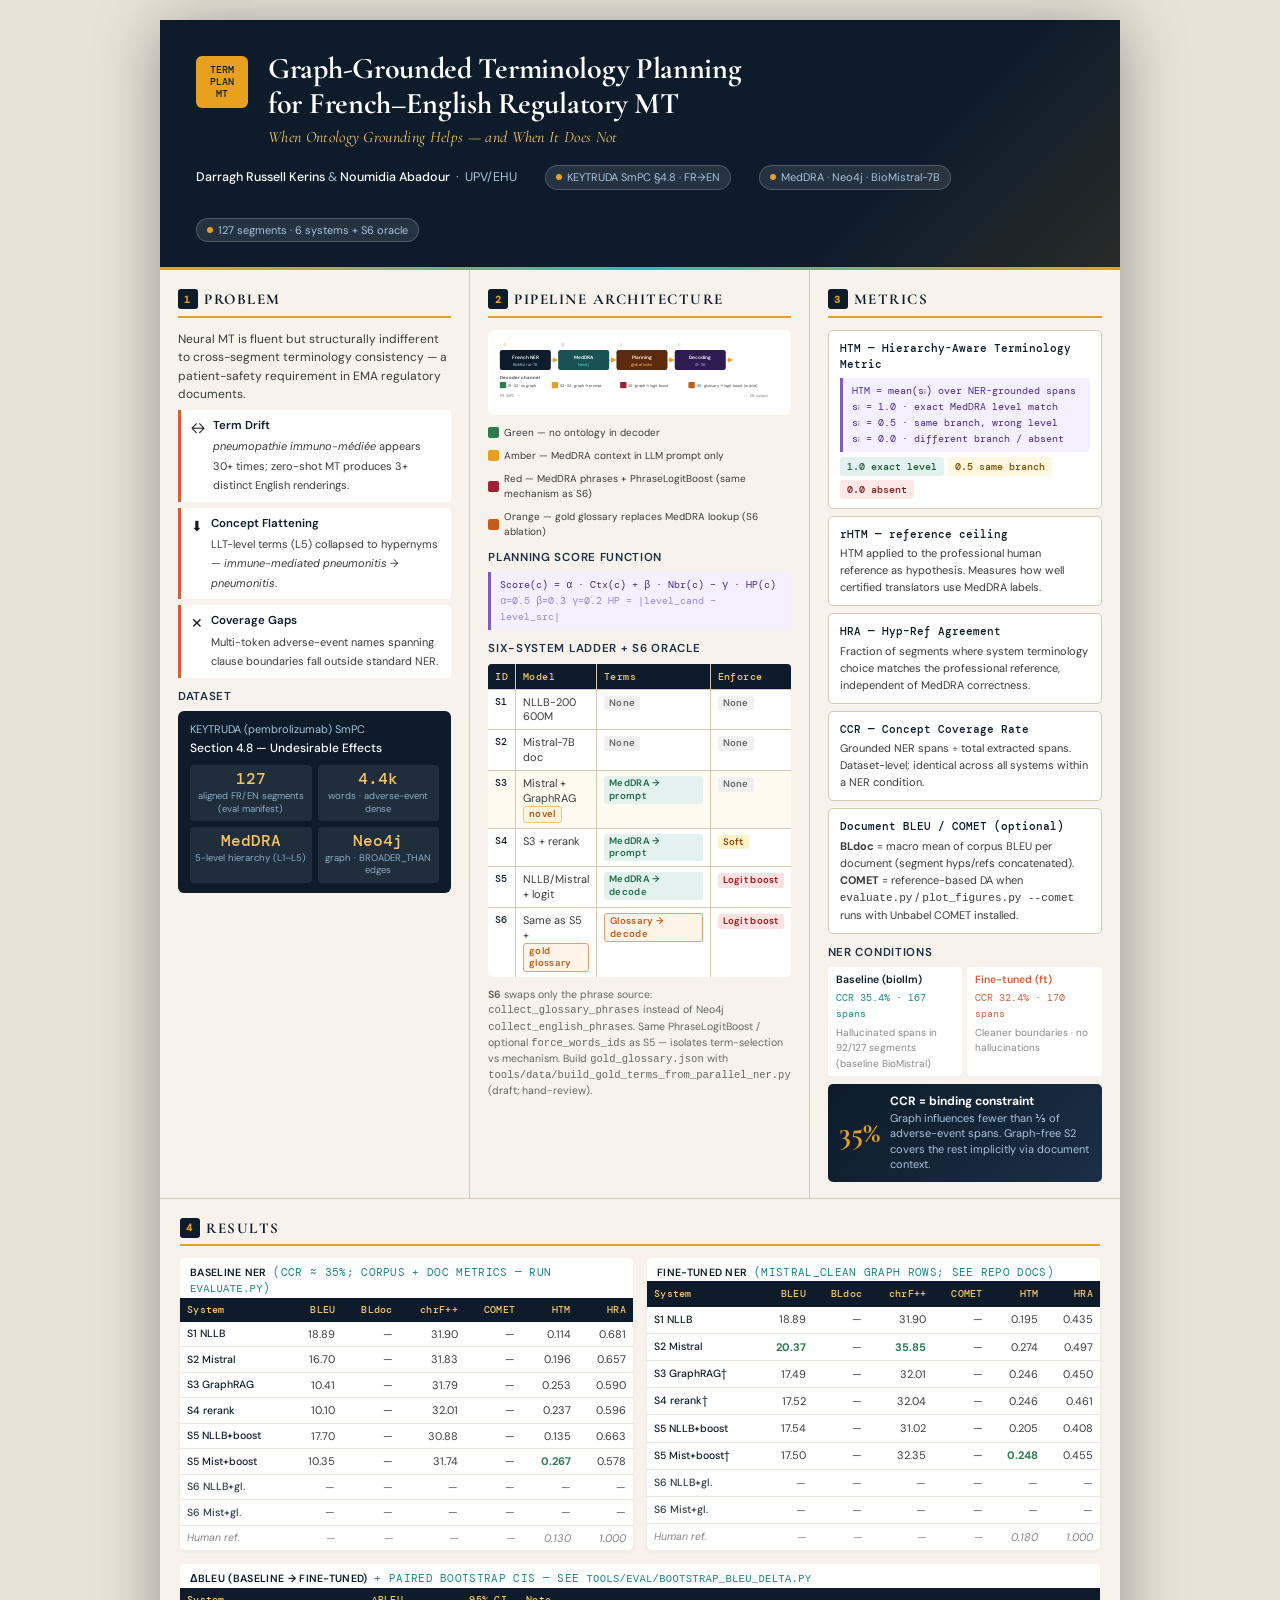
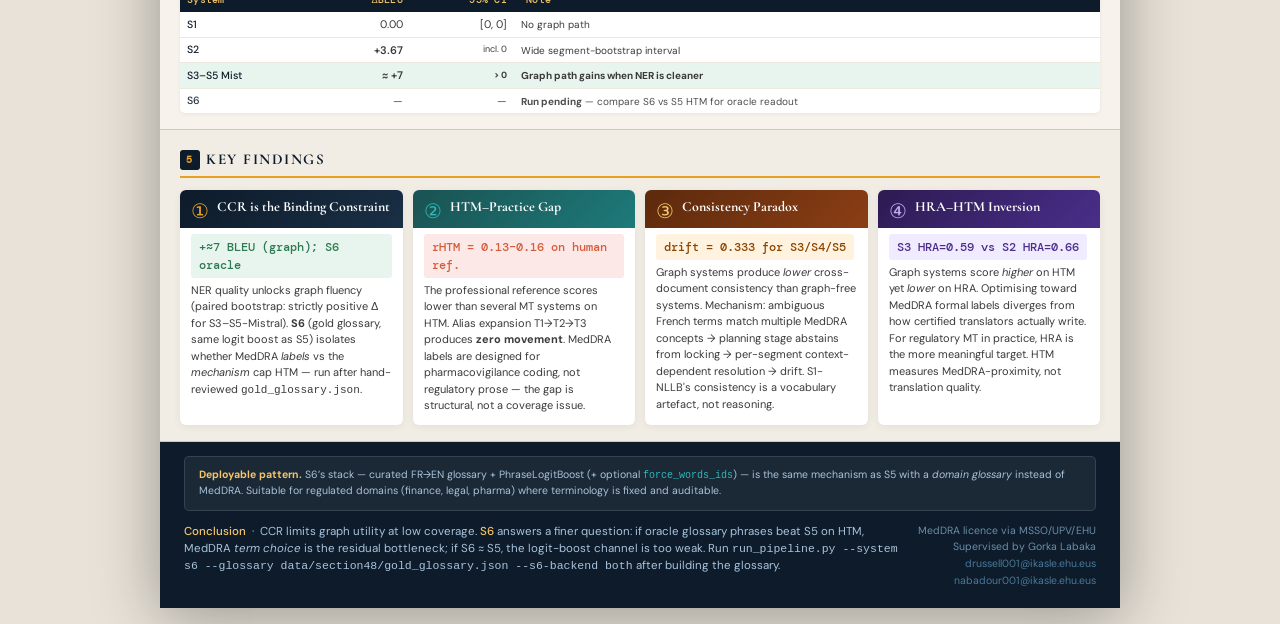
==== docs/termplanmt_poster.html @ f973663a "Consolidate pipeline into three root modules; delete pipeline_old" ====
<!DOCTYPE html>
<html lang="en">
<head>
<meta charset="UTF-8">
<meta name="viewport" content="width=device-width, initial-scale=1.0">
<title>TermPlanMT Poster</title>
<link href="https://fonts.googleapis.com/css2?family=Cormorant+Garamond:wght@400;500;600;700&family=DM+Sans:wght@300;400;500;600&family=DM+Mono:wght@400;500&display=swap" rel="stylesheet">
<style>
  :root {
    --navy: #0d1b2a;
    --navy-mid: #1a2f45;
    --navy-light: #253d55;
    --amber: #e8a020;
    --amber-light: #f5c567;
    --amber-pale: #fdf3dc;
    --cream: #f7f3ec;
    --white: #ffffff;
    --teal: #1a8585;
    --teal-light: #2eb8b8;
    --coral: #d45d3a;
    --green: #2d7a4f;
    --orange: #c45c1a;
    --orange-pale: #fff4e8;
    --red-decode: #9b2335;
    --text: #1a1a1a;
    --text-mid: #3a3a3a;
    --border: #d4c9b0;
  }

  * { box-sizing: border-box; margin: 0; padding: 0; }

  body {
    font-family: 'DM Sans', sans-serif;
    background: #e8e2d8;
    color: var(--text);
    font-size: 13px;
    line-height: 1.5;
  }

  .poster {
    width: 960px;
    margin: 20px auto;
    background: var(--cream);
    box-shadow: 0 8px 60px rgba(0,0,0,0.35);
  }

  /* ── HEADER ── */
  .header {
    background: var(--navy);
    padding: 32px 36px 28px;
    position: relative;
    overflow: hidden;
  }

  .header::before {
    content: '';
    position: absolute;
    top: 0; right: 0;
    width: 300px; height: 100%;
    background: linear-gradient(135deg, transparent 40%, rgba(232,160,32,0.12) 100%);
  }

  .header::after {
    content: '';
    position: absolute;
    bottom: 0; left: 0; right: 0;
    height: 3px;
    background: linear-gradient(90deg, var(--amber), var(--teal-light), var(--amber));
  }

  .header-top {
    display: flex;
    align-items: flex-start;
    gap: 20px;
    margin-bottom: 16px;
  }

  .logo-badge {
    flex-shrink: 0;
    width: 52px; height: 52px;
    background: var(--amber);
    border-radius: 6px;
    display: flex;
    align-items: center;
    justify-content: center;
    font-family: 'DM Mono', monospace;
    font-weight: 500;
    font-size: 10px;
    color: var(--navy);
    text-align: center;
    line-height: 1.2;
    letter-spacing: 0.02em;
    margin-top: 4px;
  }

  .title-block { flex: 1; }

  h1 {
    font-family: 'Cormorant Garamond', serif;
    font-size: 30px;
    font-weight: 700;
    color: var(--white);
    letter-spacing: -0.01em;
    line-height: 1.15;
  }

  .subtitle {
    font-family: 'Cormorant Garamond', serif;
    font-size: 16px;
    color: var(--amber-light);
    font-style: italic;
    margin-top: 4px;
    letter-spacing: 0.02em;
  }

  .meta-row {
    display: flex;
    align-items: center;
    gap: 28px;
    flex-wrap: wrap;
  }

  .authors {
    color: #a8c4dc;
    font-size: 12.5px;
    font-weight: 400;
  }

  .authors strong {
    color: var(--white);
    font-weight: 500;
  }

  .pill {
    display: inline-flex;
    align-items: center;
    gap: 5px;
    background: rgba(255,255,255,0.1);
    border: 1px solid rgba(255,255,255,0.2);
    border-radius: 20px;
    padding: 3px 10px;
    font-size: 11px;
    color: #a8c4dc;
  }

  .pill .dot {
    width: 6px; height: 6px;
    border-radius: 50%;
    background: var(--amber);
  }

  /* ── BODY GRID ── */
  .body {
    display: grid;
    grid-template-columns: 1fr 1fr 1fr;
    grid-template-rows: auto auto auto;
    gap: 0;
  }

  .panel {
    padding: 18px 18px 16px;
    border-right: 1px solid var(--border);
    border-bottom: 1px solid var(--border);
  }

  .panel:nth-child(3n) { border-right: none; }
  .panel-full {
    grid-column: 1 / -1;
    padding: 18px 20px 16px;
    border-right: none;
    border-bottom: 1px solid var(--border);
  }

  h2 {
    font-family: 'Cormorant Garamond', serif;
    font-size: 15px;
    font-weight: 700;
    color: var(--navy);
    text-transform: uppercase;
    letter-spacing: 0.1em;
    border-bottom: 2px solid var(--amber);
    padding-bottom: 5px;
    margin-bottom: 12px;
    display: flex;
    align-items: center;
    gap: 6px;
  }

  h2 .num {
    display: inline-flex;
    align-items: center;
    justify-content: center;
    width: 20px; height: 20px;
    background: var(--navy);
    color: var(--amber);
    font-family: 'DM Mono', monospace;
    font-size: 10px;
    border-radius: 3px;
    flex-shrink: 0;
  }

  h3 {
    font-family: 'DM Sans', sans-serif;
    font-size: 11.5px;
    font-weight: 600;
    color: var(--navy-mid);
    text-transform: uppercase;
    letter-spacing: 0.06em;
    margin: 10px 0 6px;
  }

  p {
    color: var(--text-mid);
    font-size: 12px;
    line-height: 1.55;
    margin-bottom: 6px;
  }

  /* ── FAILURE MODES ── */
  .failure-grid {
    display: grid;
    grid-template-columns: 1fr;
    gap: 6px;
    margin-bottom: 10px;
  }

  .failure-item {
    background: var(--white);
    border-left: 3px solid var(--coral);
    border-radius: 0 4px 4px 0;
    padding: 7px 10px;
    display: flex;
    align-items: flex-start;
    gap: 8px;
  }

  .failure-item .icon {
    font-size: 14px;
    flex-shrink: 0;
    margin-top: 1px;
  }

  .failure-item .label {
    font-size: 11.5px;
    font-weight: 600;
    color: var(--navy);
    display: block;
    margin-bottom: 2px;
  }

  .failure-item .desc {
    font-size: 11px;
    color: var(--text-mid);
    line-height: 1.4;
  }

  /* ── DATASET BOX ── */
  .dataset-box {
    background: var(--navy);
    border-radius: 6px;
    padding: 10px 12px;
    color: var(--white);
  }

  .dataset-box .stat-row {
    display: grid;
    grid-template-columns: 1fr 1fr;
    gap: 6px;
    margin-top: 8px;
  }

  .stat-item {
    text-align: center;
    background: rgba(255,255,255,0.08);
    border-radius: 4px;
    padding: 6px 4px;
  }

  .stat-item .val {
    display: block;
    font-family: 'DM Mono', monospace;
    font-size: 16px;
    font-weight: 500;
    color: var(--amber-light);
    line-height: 1;
  }

  .stat-item .lab {
    display: block;
    font-size: 9.5px;
    color: #8aadca;
    margin-top: 3px;
    line-height: 1.3;
  }

  /* ── PIPELINE DIAGRAM ── */
  .pipeline-svg-wrap {
    background: var(--white);
    border-radius: 6px;
    padding: 10px;
    margin-bottom: 10px;
  }

  /* ── SYSTEMS TABLE ── */
  .systems-grid {
    display: grid;
    grid-template-columns: auto 1fr auto auto;
    gap: 1px;
    background: var(--border);
    border-radius: 4px;
    overflow: hidden;
    font-size: 11px;
  }

  .sg-head {
    background: var(--navy);
    color: var(--amber-light);
    padding: 5px 7px;
    font-family: 'DM Mono', monospace;
    font-size: 10px;
    font-weight: 500;
    letter-spacing: 0.04em;
  }

  .sg-cell {
    background: var(--white);
    padding: 5px 7px;
    color: var(--text-mid);
    vertical-align: middle;
    line-height: 1.35;
  }

  .sg-cell.mono {
    font-family: 'DM Mono', monospace;
    font-size: 10px;
    color: var(--navy);
    font-weight: 500;
  }

  .tag {
    display: inline-block;
    padding: 1px 5px;
    border-radius: 3px;
    font-size: 9.5px;
    font-weight: 600;
    letter-spacing: 0.03em;
  }

  .tag-graph { background: #e3f2ee; color: #1e6b47; }
  .tag-none  { background: #f0f0f0; color: #666; }
  .tag-novel { background: #fff3e0; color: #b45309; border: 1px solid #f5c567; }
  .tag-hard  { background: #fee2e2; color: #991b1b; }
  .tag-soft  { background: #fef3c7; color: #92400e; }

  .sg-cell-highlight {
    background: #fffbf0;
  }

  /* ── METRICS BOX ── */
  .metric-def {
    background: var(--white);
    border: 1px solid var(--border);
    border-radius: 5px;
    padding: 9px 11px;
    margin-bottom: 7px;
  }

  .metric-def .name {
    font-family: 'DM Mono', monospace;
    font-size: 11px;
    font-weight: 500;
    color: var(--navy);
    margin-bottom: 3px;
  }

  .metric-formula {
    background: #f4f0ff;
    border-left: 3px solid #7c5cbf;
    border-radius: 0 4px 4px 0;
    padding: 5px 9px;
    font-family: 'DM Mono', monospace;
    font-size: 10px;
    color: #4a2e8a;
    margin: 5px 0;
    line-height: 1.6;
  }

  .score-row {
    display: flex;
    gap: 4px;
    margin-top: 5px;
    flex-wrap: wrap;
  }

  .score-pill {
    display: inline-flex;
    align-items: center;
    gap: 3px;
    border-radius: 3px;
    padding: 2px 7px;
    font-family: 'DM Mono', monospace;
    font-size: 10px;
    font-weight: 500;
  }

  .sp-exact  { background: #e3f2ee; color: #1e5c3a; }
  .sp-branch { background: #fff7e0; color: #7a4f00; }
  .sp-none   { background: #fde8e8; color: #7a1f1f; }

  /* ── RESULTS TABLES ── */
  .results-wrap {
    display: grid;
    grid-template-columns: 1fr 1fr;
    gap: 14px;
  }

  .rtable {
    width: 100%;
    border-collapse: collapse;
    font-size: 11px;
    background: var(--white);
    border-radius: 5px;
    overflow: hidden;
    box-shadow: 0 1px 4px rgba(0,0,0,0.06);
  }

  .rtable caption {
    font-size: 10.5px;
    font-weight: 600;
    color: var(--navy);
    text-align: left;
    padding: 7px 10px 0;
    background: var(--white);
    letter-spacing: 0.03em;
    text-transform: uppercase;
  }

  .rtable caption span {
    font-family: 'DM Mono', monospace;
    font-weight: 400;
    color: var(--teal);
  }

  .rtable th {
    background: var(--navy);
    color: var(--amber-light);
    font-family: 'DM Mono', monospace;
    font-size: 9.5px;
    font-weight: 500;
    padding: 5px 7px;
    text-align: right;
    letter-spacing: 0.03em;
  }

  .rtable th:first-child { text-align: left; }

  .rtable td {
    padding: 4px 7px;
    text-align: right;
    color: var(--text-mid);
    border-bottom: 1px solid #ece8e0;
    font-size: 11px;
  }

  .rtable td:first-child {
    text-align: left;
    font-weight: 500;
    color: var(--navy);
    font-size: 10.5px;
  }

  .rtable tr:last-child td { border-bottom: none; }

  .rtable .best { font-weight: 700; color: var(--green); }
  .rtable .ref-row td { color: #888; font-style: italic; }
  .rtable .ref-row td:first-child { font-weight: 400; }
  .rtable tr:hover td { background: #f8f5ef; }

  .delta-pos { color: var(--green); font-weight: 600; }
  .delta-neg { color: var(--coral); font-weight: 500; }
  .delta-zero { color: #999; }
  .delta-big { background: #e8f5ee; font-weight: 700; }

  /* ── FINDINGS ── */
  .findings-grid {
    display: grid;
    grid-template-columns: 1fr 1fr 1fr 1fr;
    gap: 10px;
  }

  .finding-card {
    background: var(--white);
    border-radius: 6px;
    overflow: hidden;
    box-shadow: 0 2px 8px rgba(0,0,0,0.06);
    display: flex;
    flex-direction: column;
  }

  .finding-card .fc-head {
    padding: 9px 11px 7px;
    display: flex;
    align-items: flex-start;
    gap: 8px;
  }

  .finding-card .fc-num {
    flex-shrink: 0;
    font-family: 'DM Mono', monospace;
    font-size: 20px;
    font-weight: 500;
    line-height: 1;
    margin-top: 2px;
  }

  .finding-card .fc-title {
    font-family: 'Cormorant Garamond', serif;
    font-size: 14px;
    font-weight: 700;
    line-height: 1.2;
    color: var(--navy);
  }

  .finding-card .fc-body {
    padding: 0 11px 11px;
    font-size: 11px;
    color: var(--text-mid);
    line-height: 1.5;
    flex: 1;
  }

  .finding-card .fc-stat {
    margin: 6px 0 4px;
    font-family: 'DM Mono', monospace;
    font-size: 12px;
    font-weight: 500;
    padding: 4px 8px;
    border-radius: 3px;
    display: inline-block;
  }

  /* Color themes per finding */
  .fc-1 .fc-head { background: linear-gradient(135deg, #0d1b2a, #1a2f45); }
  .fc-1 .fc-num  { color: var(--amber); }
  .fc-1 .fc-title { color: var(--white); }
  .fc-1 .fc-stat { background: #e8f5ee; color: var(--green); }

  .fc-2 .fc-head { background: linear-gradient(135deg, #1a5252, #1e7a7a); }
  .fc-2 .fc-num  { color: var(--teal-light); }
  .fc-2 .fc-title { color: var(--white); }
  .fc-2 .fc-stat { background: #fde8e8; color: var(--coral); }

  .fc-3 .fc-head { background: linear-gradient(135deg, #5c2a0d, #8b3e14); }
  .fc-3 .fc-num  { color: #f5c567; }
  .fc-3 .fc-title { color: var(--white); }
  .fc-3 .fc-stat { background: #fff3e0; color: #8b4500; }

  .fc-4 .fc-head { background: linear-gradient(135deg, #2d1b52, #4a2e8a); }
  .fc-4 .fc-num  { color: #c4a8f0; }
  .fc-4 .fc-title { color: var(--white); }
  .fc-4 .fc-stat { background: #f0ebff; color: #4a2e8a; }

  /* ── FOOTER ── */
  .footer {
    background: var(--navy);
    padding: 14px 24px 18px;
    display: flex;
    flex-direction: column;
    gap: 12px;
  }
  .api-strip {
    background: rgba(255,255,255,0.06);
    border: 1px solid rgba(255,255,255,0.12);
    border-radius: 5px;
    padding: 10px 14px;
    font-size: 10.5px;
    color: #a8c4dc;
    line-height: 1.55;
  }
  .api-strip code { color: var(--teal-light); font-size: 10px; }
  .footer-row {
    display: grid;
    grid-template-columns: 1fr auto;
    gap: 20px;
    align-items: start;
  }

  .footer-conclusion {
    color: #a8c4dc;
    font-size: 11.5px;
    line-height: 1.5;
  }

  .footer-conclusion strong {
    color: var(--amber-light);
    font-weight: 500;
  }

  .footer-meta {
    text-align: right;
    color: #6a8faa;
    font-size: 10.5px;
    line-height: 1.6;
  }

  .footer-meta a {
    color: var(--teal-light);
    text-decoration: none;
  }

  /* ── CCR CALLOUT ── */
  .ccr-callout {
    background: linear-gradient(135deg, var(--navy), var(--navy-mid));
    border-radius: 5px;
    padding: 9px 11px;
    margin: 8px 0 0;
    display: flex;
    align-items: center;
    gap: 10px;
  }

  .ccr-callout .big-num {
    font-family: 'Cormorant Garamond', serif;
    font-size: 30px;
    font-weight: 700;
    color: var(--amber);
    line-height: 1;
    flex-shrink: 0;
  }

  .ccr-callout .big-label {
    color: #a8c4dc;
    font-size: 11px;
    line-height: 1.4;
  }

  .ccr-callout .big-label strong {
    display: block;
    color: var(--white);
    font-size: 12px;
    margin-bottom: 1px;
  }

  .ner-compare {
    display: grid;
    grid-template-columns: 1fr 1fr;
    gap: 5px;
    margin-top: 6px;
  }

  .ner-item {
    background: var(--white);
    border-radius: 4px;
    padding: 5px 8px;
    font-size: 10.5px;
  }

  .ner-item .ner-name {
    font-weight: 600;
    color: var(--navy);
    display: block;
    margin-bottom: 2px;
  }

  .ner-item .ner-stat {
    font-family: 'DM Mono', monospace;
    font-size: 10px;
    color: var(--teal);
  }

  .ner-item.ner-b .ner-name { color: var(--coral); }
  .ner-item.ner-b .ner-stat { color: var(--coral); }

  /* Decoder channel legend: green = no graph; amber = graph in prompt; red = graph in decode; orange = glossary in decode */
  .channel-legend {
    display: flex;
    flex-wrap: wrap;
    gap: 8px 14px;
    margin-top: 10px;
    font-size: 10px;
    color: var(--text-mid);
  }
  .ch { display: inline-flex; align-items: center; gap: 5px; }
  .ch i {
    width: 11px; height: 11px; border-radius: 2px;
    display: inline-block; flex-shrink: 0;
  }
  .ch-green i { background: var(--green); }
  .ch-amber i { background: var(--amber); }
  .ch-red i { background: var(--red-decode); }
  .ch-orange i { background: var(--orange); }
  .tag-gloss {
    background: var(--orange-pale);
    color: var(--orange);
    border: 1px solid #e8a070;
  }
</style>
</head>
<body>
<div class="poster">

  <!-- ══ HEADER ══ -->
  <div class="header">
    <div class="header-top">
      <div class="logo-badge">TERM<br>PLAN<br>MT</div>
      <div class="title-block">
        <h1>Graph-Grounded Terminology Planning<br>for French–English Regulatory MT</h1>
        <div class="subtitle">When Ontology Grounding Helps — and When It Does Not</div>
      </div>
    </div>
    <div class="meta-row">
      <div class="authors">
        <strong>Darragh Russell Kerins</strong> &amp; <strong>Noumidia Abadour</strong>
        &nbsp;·&nbsp; UPV/EHU
      </div>
      <div class="pill"><span class="dot"></span> KEYTRUDA SmPC §4.8 · FR→EN</div>
      <div class="pill"><span class="dot"></span> MedDRA · Neo4j · BioMistral-7B</div>
      <div class="pill"><span class="dot"></span> 127 segments · 6 systems + S6 oracle</div>
    </div>
  </div>

  <!-- ══ BODY ══ -->
  <div class="body">

    <!-- COL 1: Problem + Dataset -->
    <div class="panel">
      <h2><span class="num">1</span> Problem</h2>
      <p>Neural MT is fluent but structurally indifferent to cross-segment terminology consistency — a patient-safety requirement in EMA regulatory documents.</p>

      <div class="failure-grid">
        <div class="failure-item">
          <span class="icon">↔</span>
          <div>
            <span class="label">Term Drift</span>
            <span class="desc"><em>pneumopathie immuno-médiée</em> appears 30+ times; zero-shot MT produces 3+ distinct English renderings.</span>
          </div>
        </div>
        <div class="failure-item">
          <span class="icon">⬇</span>
          <div>
            <span class="label">Concept Flattening</span>
            <span class="desc">LLT-level terms (L5) collapsed to hypernyms — <em>immune-mediated pneumonitis</em> → <em>pneumonitis</em>.</span>
          </div>
        </div>
        <div class="failure-item">
          <span class="icon">✕</span>
          <div>
            <span class="label">Coverage Gaps</span>
            <span class="desc">Multi-token adverse-event names spanning clause boundaries fall outside standard NER.</span>
          </div>
        </div>
      </div>

      <h3>Dataset</h3>
      <div class="dataset-box">
        <div style="color:#a8c4dc;font-size:11px;margin-bottom:2px;">KEYTRUDA (pembrolizumab) SmPC</div>
        <div style="color:var(--white);font-size:12px;font-weight:500;">Section 4.8 — Undesirable Effects</div>
        <div class="stat-row">
          <div class="stat-item"><span class="val">127</span><span class="lab">aligned FR/EN segments (eval manifest)</span></div>
          <div class="stat-item"><span class="val">4.4k</span><span class="lab">words · adverse-event dense</span></div>
          <div class="stat-item"><span class="val">MedDRA</span><span class="lab">5-level hierarchy (L1–L5)</span></div>
          <div class="stat-item"><span class="val">Neo4j</span><span class="lab">graph · BROADER_THAN edges</span></div>
        </div>
      </div>
    </div>

    <!-- COL 2: Pipeline + Systems -->
    <div class="panel">
      <h2><span class="num">2</span> Pipeline Architecture</h2>

      <!-- Inline SVG pipeline diagram -->
      <div class="pipeline-svg-wrap">
        <svg viewBox="0 0 620 132" xmlns="http://www.w3.org/2000/svg" style="width:100%;height:auto">
          <defs>
            <marker id="arrow" markerWidth="6" markerHeight="6" refX="5" refY="3" orient="auto">
              <path d="M0,0 L0,6 L6,3 z" fill="#e8a020"/>
            </marker>
          </defs>
          <!-- Stage boxes -->
          <rect x="4" y="22" width="112" height="44" rx="5" fill="#0d1b2a"/>
          <rect x="132" y="22" width="112" height="44" rx="5" fill="#1a5252"/>
          <rect x="260" y="22" width="112" height="44" rx="5" fill="#5c2a0d"/>
          <rect x="388" y="22" width="112" height="44" rx="5" fill="#2d1b52"/>
          <!-- Arrows -->
          <path d="M116 44 L130 44" stroke="#e8a020" stroke-width="2" marker-end="url(#arrow)"/>
          <path d="M244 44 L258 44" stroke="#e8a020" stroke-width="2" marker-end="url(#arrow)"/>
          <path d="M372 44 L386 44" stroke="#e8a020" stroke-width="2" marker-end="url(#arrow)"/>
          <path d="M500 44 L514 44" stroke="#e8a020" stroke-width="2" marker-end="url(#arrow)"/>
          <!-- Stage markers -->
          <text x="10" y="14" font-family="DM Mono" font-size="9" fill="#e8a020">①</text>
          <text x="138" y="14" font-family="DM Mono" font-size="9" fill="#2eb8b8">②</text>
          <text x="266" y="14" font-family="DM Mono" font-size="9" fill="#f5c567">③</text>
          <text x="394" y="14" font-family="DM Mono" font-size="9" fill="#c4a8f0">④</text>
          <text x="60" y="42" font-family="DM Sans" font-size="10.5" font-weight="600" fill="white" text-anchor="middle">French NER</text>
          <text x="60" y="58" font-family="DM Sans" font-size="9" fill="#a8c4dc" text-anchor="middle">BioMistral-7B</text>
          <text x="188" y="42" font-family="DM Sans" font-size="10.5" font-weight="600" fill="white" text-anchor="middle">MedDRA</text>
          <text x="188" y="58" font-family="DM Sans" font-size="9" fill="#6ed4d4" text-anchor="middle">Neo4j</text>
          <text x="316" y="42" font-family="DM Sans" font-size="10.5" font-weight="600" fill="white" text-anchor="middle">Planning</text>
          <text x="316" y="58" font-family="DM Sans" font-size="9" fill="#f5c567" text-anchor="middle">global locks</text>
          <text x="444" y="42" font-family="DM Sans" font-size="10.5" font-weight="600" fill="white" text-anchor="middle">Decoding</text>
          <text x="444" y="58" font-family="DM Sans" font-size="9" fill="#c4a8f0" text-anchor="middle">S1–S6</text>
          <!-- Decoder channel strip -->
          <text x="4" y="86" font-family="DM Sans" font-size="9.5" font-weight="600" fill="#333">Decoder channel</text>
          <rect x="4" y="92" width="14" height="14" rx="2" fill="#2d7a4f"/>
          <text x="22" y="103" font-family="DM Sans" font-size="8.5" fill="#444">S1–S2 · no graph</text>
          <rect x="118" y="92" width="14" height="14" rx="2" fill="#e8a020"/>
          <text x="136" y="103" font-family="DM Sans" font-size="8.5" fill="#444">S3–S4 · graph → prompt</text>
          <rect x="268" y="92" width="14" height="14" rx="2" fill="#9b2335"/>
          <text x="286" y="103" font-family="DM Sans" font-size="8.5" fill="#444">S5 · graph → logit boost</text>
          <rect x="418" y="92" width="14" height="14" rx="2" fill="#c45c1a"/>
          <text x="436" y="103" font-family="DM Sans" font-size="8.5" fill="#444">S6 · glossary → logit boost (oracle)</text>
          <text x="4" y="126" font-family="DM Mono" font-size="8.5" fill="#888">FR SmPC →</text>
          <text x="540" y="126" font-family="DM Mono" font-size="8.5" fill="#888">→ EN output</text>
        </svg>
      </div>
      <div class="channel-legend">
        <span class="ch ch-green"><i></i>Green — no ontology in decoder</span>
        <span class="ch ch-amber"><i></i>Amber — MedDRA context in LLM prompt only</span>
        <span class="ch ch-red"><i></i>Red — MedDRA phrases + PhraseLogitBoost (same mechanism as S6)</span>
        <span class="ch ch-orange"><i></i>Orange — gold glossary replaces MedDRA lookup (S6 ablation)</span>
      </div>

      <h3>Planning Score Function</h3>
      <div class="metric-formula">Score(c) = α · Ctx(c) + β · Nbr(c) − γ · HP(c)<br><span style="color:#9a8ad0">α=0.5  β=0.3  γ=0.2   HP = |level_cand − level_src|</span></div>

      <h3>Six-System Ladder + S6 Oracle</h3>
      <div class="systems-grid">
        <div class="sg-head">ID</div><div class="sg-head">Model</div><div class="sg-head">Terms</div><div class="sg-head">Enforce</div>

        <div class="sg-cell mono">S1</div>
        <div class="sg-cell">NLLB-200 600M</div>
        <div class="sg-cell"><span class="tag tag-none">None</span></div>
        <div class="sg-cell"><span class="tag tag-none">None</span></div>

        <div class="sg-cell mono">S2</div>
        <div class="sg-cell">Mistral-7B doc</div>
        <div class="sg-cell"><span class="tag tag-none">None</span></div>
        <div class="sg-cell"><span class="tag tag-none">None</span></div>

        <div class="sg-cell mono sg-cell-highlight">S3</div>
        <div class="sg-cell sg-cell-highlight">Mistral + GraphRAG <span class="tag tag-novel">novel</span></div>
        <div class="sg-cell sg-cell-highlight"><span class="tag tag-graph">MedDRA → prompt</span></div>
        <div class="sg-cell sg-cell-highlight"><span class="tag tag-none">None</span></div>

        <div class="sg-cell mono">S4</div>
        <div class="sg-cell">S3 + rerank</div>
        <div class="sg-cell"><span class="tag tag-graph">MedDRA → prompt</span></div>
        <div class="sg-cell"><span class="tag tag-soft">Soft</span></div>

        <div class="sg-cell mono">S5</div>
        <div class="sg-cell">NLLB/Mistral + logit</div>
        <div class="sg-cell"><span class="tag tag-graph">MedDRA → decode</span></div>
        <div class="sg-cell"><span class="tag tag-hard">Logit boost</span></div>

        <div class="sg-cell mono">S6</div>
        <div class="sg-cell">Same as S5 + <span class="tag tag-gloss">gold glossary</span></div>
        <div class="sg-cell"><span class="tag tag-gloss">Glossary → decode</span></div>
        <div class="sg-cell"><span class="tag tag-hard">Logit boost</span></div>
      </div>
      <p style="font-size:10.5px;color:#666;margin-top:10px;line-height:1.45"><strong>S6</strong> swaps only the phrase source: <code>collect_glossary_phrases</code> instead of Neo4j <code>collect_english_phrases</code>. Same PhraseLogitBoost / optional <code>force_words_ids</code> as S5 — isolates term-selection vs mechanism. Build <code>gold_glossary.json</code> with <code>tools/data/build_gold_terms_from_parallel_ner.py</code> (draft; hand-review).</p>
    </div>

    <!-- COL 3: Metrics + NER -->
    <div class="panel">
      <h2><span class="num">3</span> Metrics</h2>

      <div class="metric-def">
        <div class="name">HTM — Hierarchy-Aware Terminology Metric</div>
        <div class="metric-formula">HTM = mean(sᵢ) over NER-grounded spans<br>sᵢ = 1.0 · exact MedDRA level match<br>sᵢ = 0.5 · same branch, wrong level<br>sᵢ = 0.0 · different branch / absent</div>
        <div class="score-row">
          <span class="score-pill sp-exact">1.0 exact level</span>
          <span class="score-pill sp-branch">0.5 same branch</span>
          <span class="score-pill sp-none">0.0 absent</span>
        </div>
      </div>

      <div class="metric-def" style="margin-bottom:7px">
        <div class="name">rHTM — reference ceiling</div>
        <p style="font-size:11px;margin:3px 0 0;">HTM applied to the professional human reference as hypothesis. Measures how well certified translators use MedDRA labels.</p>
      </div>

      <div class="metric-def" style="margin-bottom:7px">
        <div class="name">HRA — Hyp–Ref Agreement</div>
        <p style="font-size:11px;margin:3px 0 0;">Fraction of segments where system terminology choice matches the professional reference, independent of MedDRA correctness.</p>
      </div>

      <div class="metric-def">
        <div class="name">CCR — Concept Coverage Rate</div>
        <p style="font-size:11px;margin:3px 0 0;">Grounded NER spans ÷ total extracted spans. Dataset-level; identical across all systems within a NER condition.</p>
      </div>

      <div class="metric-def" style="margin-bottom:7px">
        <div class="name">Document BLEU / COMET (optional)</div>
        <p style="font-size:11px;margin:3px 0 0;"><strong>BLdoc</strong> = macro mean of corpus BLEU per document (segment hyps/refs concatenated). <strong>COMET</strong> = reference-based DA when <code>evaluate.py</code> / <code>plot_figures.py --comet</code> runs with Unbabel COMET installed.</p>
      </div>

      <h3>NER Conditions</h3>
      <div class="ner-compare">
        <div class="ner-item">
          <span class="ner-name">Baseline (biollm)</span>
          <span class="ner-stat">CCR 35.4% · 167 spans</span>
          <p style="font-size:10px;color:#888;margin-top:3px;margin-bottom:0">Hallucinated spans in 92/127 segments (baseline BioMistral)</p>
        </div>
        <div class="ner-item ner-b">
          <span class="ner-name">Fine-tuned (ft)</span>
          <span class="ner-stat">CCR 32.4% · 170 spans</span>
          <p style="font-size:10px;color:#888;margin-top:3px;margin-bottom:0">Cleaner boundaries · no hallucinations</p>
        </div>
      </div>
      <div class="ccr-callout">
        <div class="big-num">35%</div>
        <div class="big-label"><strong>CCR = binding constraint</strong>Graph influences fewer than ⅓ of adverse-event spans. Graph-free S2 covers the rest implicitly via document context.</div>
      </div>
    </div>

    <!-- ROW 2: Results tables spanning all 3 cols -->
    <div class="panel-full">
      <h2><span class="num">4</span> Results</h2>
      <div class="results-wrap">

        <!-- Table 1: Low-CCR -->
        <table class="rtable">
          <caption>Baseline NER &nbsp;<span>(CCR ≈ 35%; corpus + doc metrics — run <code>evaluate.py</code>)</span></caption>
          <tr>
            <th>System</th><th>BLEU</th><th>BLdoc</th><th>chrF++</th><th>COMET</th><th>HTM</th><th>HRA</th>
          </tr>
          <tr><td>S1 NLLB</td><td>18.89</td><td>—</td><td>31.90</td><td>—</td><td>0.114</td><td>0.681</td></tr>
          <tr><td>S2 Mistral</td><td>16.70</td><td>—</td><td>31.83</td><td>—</td><td>0.196</td><td>0.657</td></tr>
          <tr><td>S3 GraphRAG</td><td>10.41</td><td>—</td><td>31.79</td><td>—</td><td>0.253</td><td>0.590</td></tr>
          <tr><td>S4 rerank</td><td>10.10</td><td>—</td><td>32.01</td><td>—</td><td>0.237</td><td>0.596</td></tr>
          <tr><td>S5 NLLB+boost</td><td>17.70</td><td>—</td><td>30.88</td><td>—</td><td>0.135</td><td>0.663</td></tr>
          <tr><td>S5 Mist+boost</td><td>10.35</td><td>—</td><td>31.74</td><td>—</td><td class="best">0.267</td><td>0.578</td></tr>
          <tr style="opacity:0.85"><td>S6 NLLB+gl.</td><td>—</td><td>—</td><td>—</td><td>—</td><td>—</td><td>—</td></tr>
          <tr style="opacity:0.85"><td>S6 Mist+gl.</td><td>—</td><td>—</td><td>—</td><td>—</td><td>—</td><td>—</td></tr>
          <tr class="ref-row"><td>Human ref.</td><td>—</td><td>—</td><td>—</td><td>—</td><td>0.130</td><td>1.000</td></tr>
        </table>

        <!-- Table 2: Fine-tuned -->
        <table class="rtable">
          <caption>Fine-tuned NER &nbsp;<span>(mistral_clean graph rows; see repo docs)</span></caption>
          <tr>
            <th>System</th><th>BLEU</th><th>BLdoc</th><th>chrF++</th><th>COMET</th><th>HTM</th><th>HRA</th>
          </tr>
          <tr><td>S1 NLLB</td><td>18.89</td><td>—</td><td>31.90</td><td>—</td><td>0.195</td><td>0.435</td></tr>
          <tr><td>S2 Mistral</td><td class="best">20.37</td><td>—</td><td class="best">35.85</td><td>—</td><td>0.274</td><td>0.497</td></tr>
          <tr><td>S3 GraphRAG†</td><td>17.49</td><td>—</td><td>32.01</td><td>—</td><td>0.246</td><td>0.450</td></tr>
          <tr><td>S4 rerank†</td><td>17.52</td><td>—</td><td>32.04</td><td>—</td><td>0.246</td><td>0.461</td></tr>
          <tr><td>S5 NLLB+boost</td><td>17.54</td><td>—</td><td>31.02</td><td>—</td><td>0.205</td><td>0.408</td></tr>
          <tr><td>S5 Mist+boost†</td><td>17.50</td><td>—</td><td>32.35</td><td>—</td><td class="best">0.248</td><td>0.455</td></tr>
          <tr style="opacity:0.85"><td>S6 NLLB+gl.</td><td>—</td><td>—</td><td>—</td><td>—</td><td>—</td><td>—</td></tr>
          <tr style="opacity:0.85"><td>S6 Mist+gl.</td><td>—</td><td>—</td><td>—</td><td>—</td><td>—</td><td>—</td></tr>
          <tr class="ref-row"><td>Human ref.</td><td>—</td><td>—</td><td>—</td><td>—</td><td>0.180</td><td>1.000</td></tr>
        </table>

        <!-- Table 3: Delta -->
        <table class="rtable" style="grid-column:1/-1">
          <caption>ΔBLEU (baseline → fine-tuned) &nbsp;<span>+ paired bootstrap CIs — see <code>tools/eval/bootstrap_bleu_delta.py</code></span></caption>
          <tr>
            <th>System</th>
            <th>ΔBLEU</th>
            <th>95% CI</th>
            <th style="text-align:left;padding-left:12px">Note</th>
          </tr>
          <tr><td>S1</td><td class="delta-zero">0.00</td><td>[0, 0]</td><td style="text-align:left;font-size:10px">No graph path</td></tr>
          <tr><td>S2</td><td class="delta-pos">+3.67</td><td style="font-size:9px">incl. 0</td><td style="text-align:left;font-size:10px">Wide segment-bootstrap interval</td></tr>
          <tr class="delta-big"><td>S3–S5 Mist</td><td class="delta-pos">≈ +7</td><td style="font-size:9px">&gt; 0</td><td style="text-align:left;font-size:10px">Graph path gains when NER is cleaner</td></tr>
          <tr style="opacity:0.9"><td>S6</td><td class="delta-zero">—</td><td>—</td><td style="text-align:left;font-size:10px"><strong>Run pending</strong> — compare S6 vs S5 HTM for oracle readout</td></tr>
        </table>

      </div>
    </div>

    <!-- ROW 3: Key Findings -->
    <div class="panel-full" style="background:#f2ede4">
      <h2><span class="num">5</span> Key Findings</h2>
      <div class="findings-grid">

        <div class="finding-card fc-1">
          <div class="fc-head">
            <div class="fc-num">①</div>
            <div class="fc-title">CCR is the Binding Constraint</div>
          </div>
          <div class="fc-body">
            <div class="fc-stat">+≈7 BLEU (graph); S6 oracle</div>
            NER quality unlocks graph fluency (paired bootstrap: strictly positive Δ for S3–S5-Mistral). <strong>S6</strong> (gold glossary, same logit boost as S5) isolates whether MedDRA <em>labels</em> vs the <em>mechanism</em> cap HTM — run after hand-reviewed <code>gold_glossary.json</code>.
          </div>
        </div>

        <div class="finding-card fc-2">
          <div class="fc-head">
            <div class="fc-num">②</div>
            <div class="fc-title">HTM–Practice Gap</div>
          </div>
          <div class="fc-body">
            <div class="fc-stat">rHTM = 0.13–0.16 on human ref.</div>
            The professional reference scores lower than several MT systems on HTM. Alias expansion T1→T2→T3 produces <strong>zero movement</strong>. MedDRA labels are designed for pharmacovigilance coding, not regulatory prose — the gap is structural, not a coverage issue.
          </div>
        </div>

        <div class="finding-card fc-3">
          <div class="fc-head">
            <div class="fc-num">③</div>
            <div class="fc-title">Consistency Paradox</div>
          </div>
          <div class="fc-body">
            <div class="fc-stat">drift = 0.333 for S3/S4/S5</div>
            Graph systems produce <em>lower</em> cross-document consistency than graph-free systems. Mechanism: ambiguous French terms match multiple MedDRA concepts → planning stage abstains from locking → per-segment context-dependent resolution → drift. S1-NLLB's consistency is a vocabulary artefact, not reasoning.
          </div>
        </div>

        <div class="finding-card fc-4">
          <div class="fc-head">
            <div class="fc-num">④</div>
            <div class="fc-title">HRA–HTM Inversion</div>
          </div>
          <div class="fc-body">
            <div class="fc-stat">S3 HRA=0.59 vs S2 HRA=0.66</div>
            Graph systems score <em>higher</em> on HTM yet <em>lower</em> on HRA. Optimising toward MedDRA formal labels diverges from how certified translators actually write. For regulatory MT in practice, HRA is the more meaningful target. HTM measures MedDRA-proximity, not translation quality.
          </div>
        </div>

      </div>
    </div>

  </div><!-- end body grid -->

  <!-- ══ FOOTER ══ -->
  <div class="footer">
    <div class="api-strip">
      <strong style="color:var(--amber-light)">Deployable pattern.</strong>
      S6’s stack — curated FR→EN glossary + PhraseLogitBoost (+ optional <code>force_words_ids</code>) — is the same mechanism as S5 with a <em>domain glossary</em> instead of MedDRA. Suitable for regulated domains (finance, legal, pharma) where terminology is fixed and auditable.
    </div>
    <div class="footer-row">
    <div class="footer-conclusion">
      <strong>Conclusion</strong> &nbsp;·&nbsp;
      CCR limits graph utility at low coverage. <strong>S6</strong> answers a finer question: if oracle glossary phrases beat S5 on HTM, MedDRA <em>term choice</em> is the residual bottleneck; if S6 ≈ S5, the logit-boost channel is too weak. Run <code>run_pipeline.py --system s6 --glossary data/section48/gold_glossary.json --s6-backend both</code> after building the glossary.
    </div>
    <div class="footer-meta">
      MedDRA licence via MSSO/UPV/EHU<br>
      Supervised by Gorka Labaka<br>
      <span style="color:#4a7a9a">drussell001@ikasle.ehu.eus</span><br>
      <span style="color:#4a7a9a">nabadour001@ikasle.ehu.eus</span>
    </div>
    </div>
  </div>

</div>
</body>
</html>
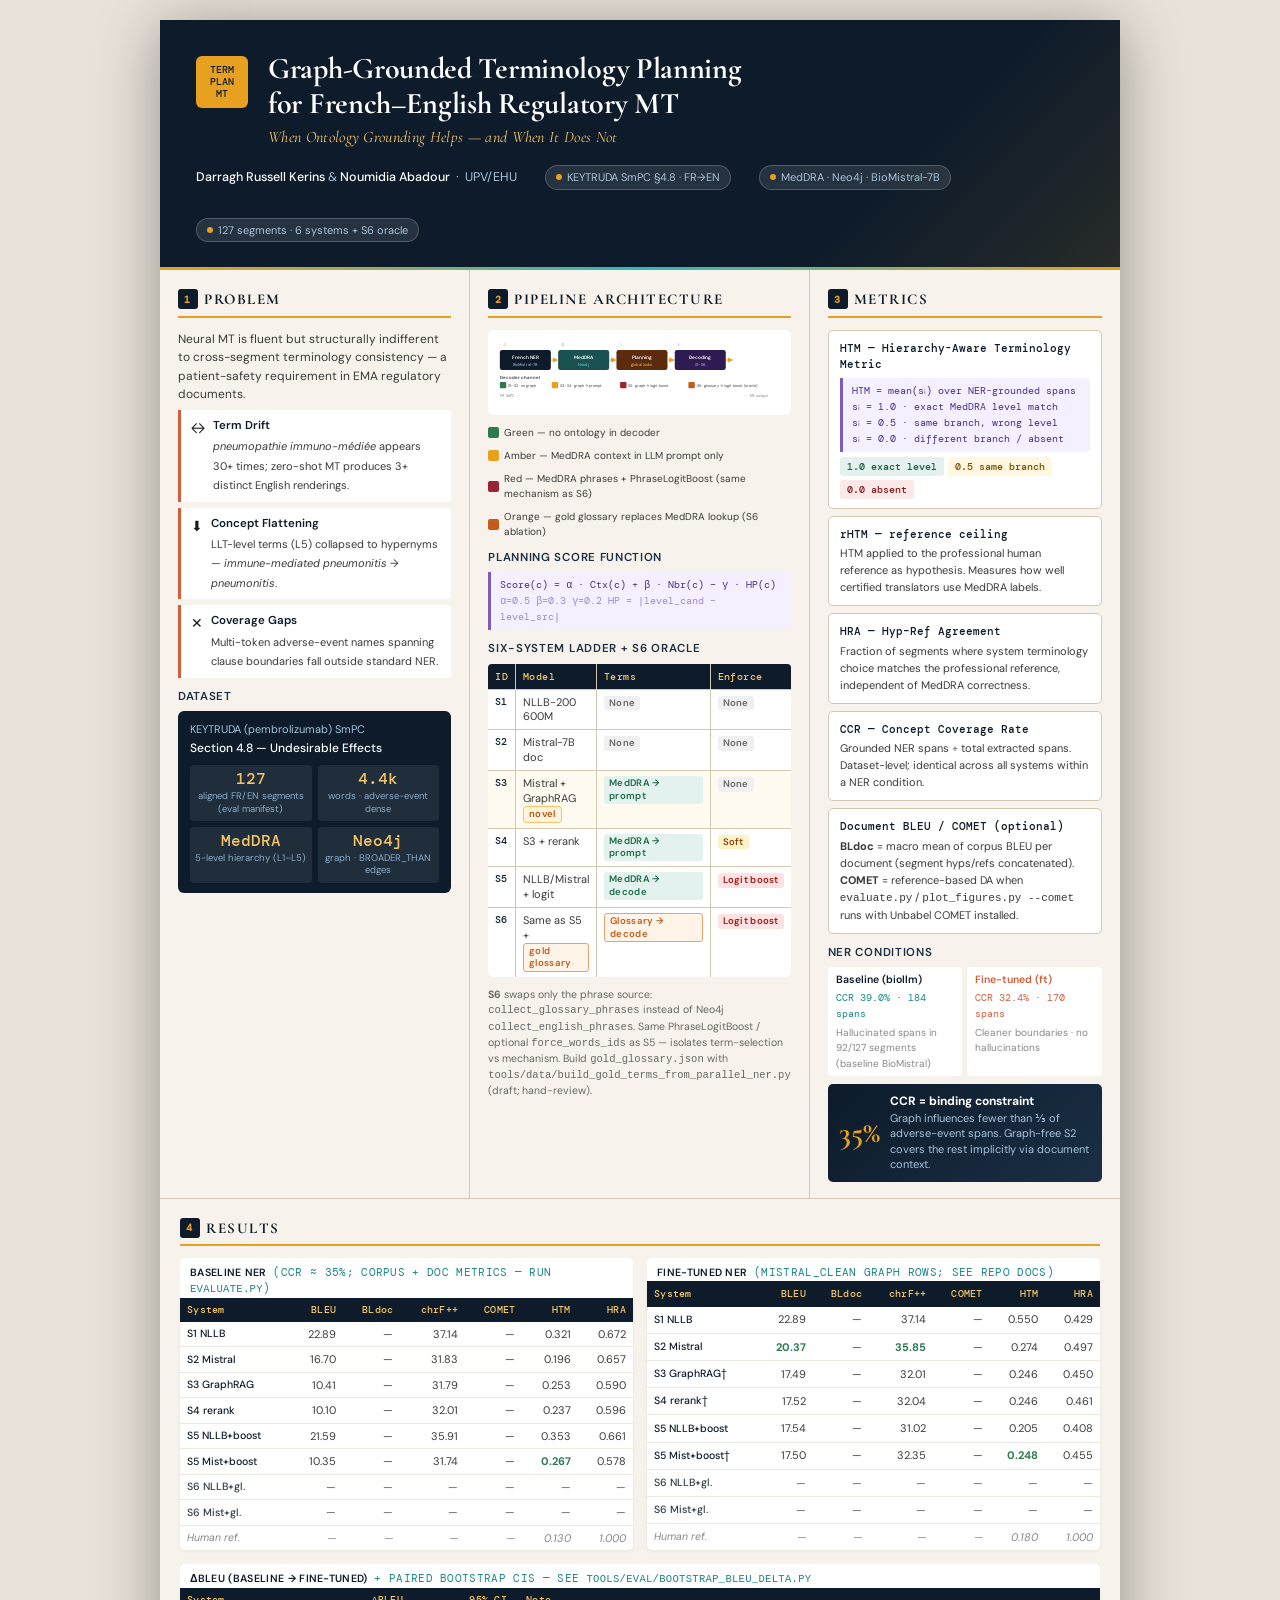
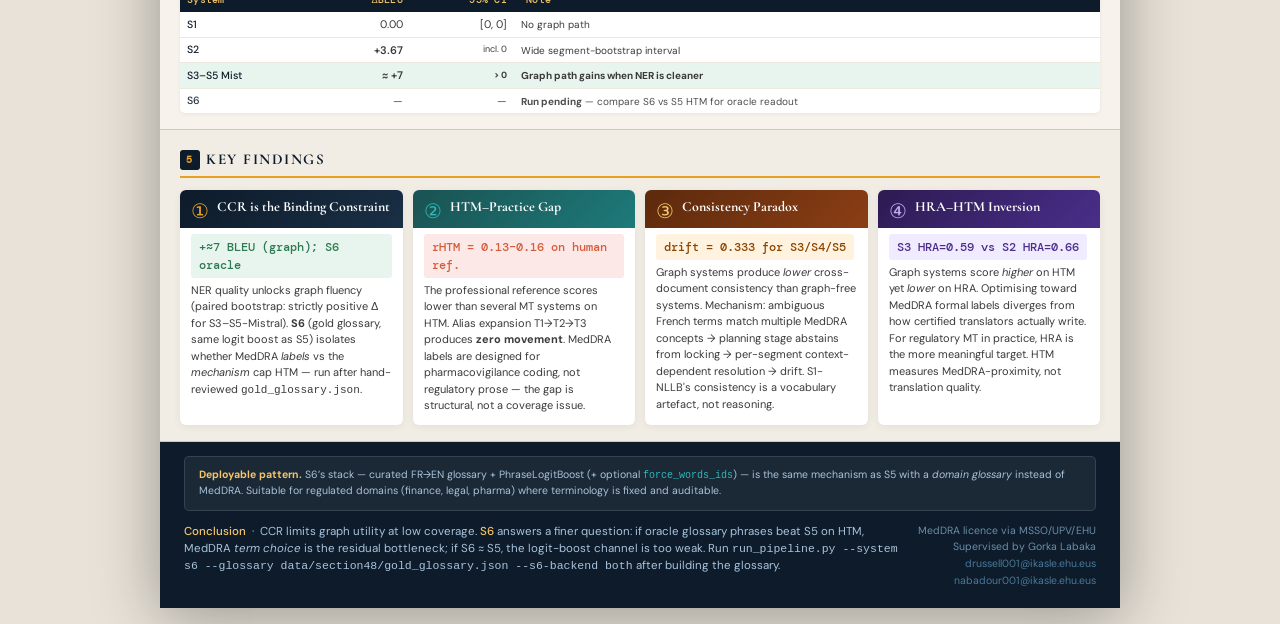
==== commit f868cbcc: "Update paper and poster to current evaluation numbers" ====
--- a/docs/termplanmt_poster.html
+++ b/docs/termplanmt_poster.html
@@ -898,7 +898,7 @@
       <div class="ner-compare">
         <div class="ner-item">
           <span class="ner-name">Baseline (biollm)</span>
-          <span class="ner-stat">CCR 35.4% · 167 spans</span>
+          <span class="ner-stat">CCR 39.0% · 184 spans</span>
           <p style="font-size:10px;color:#888;margin-top:3px;margin-bottom:0">Hallucinated spans in 92/127 segments (baseline BioMistral)</p>
         </div>
         <div class="ner-item ner-b">
@@ -924,11 +924,11 @@
           <tr>
             <th>System</th><th>BLEU</th><th>BLdoc</th><th>chrF++</th><th>COMET</th><th>HTM</th><th>HRA</th>
           </tr>
-          <tr><td>S1 NLLB</td><td>18.89</td><td>—</td><td>31.90</td><td>—</td><td>0.114</td><td>0.681</td></tr>
+          <tr><td>S1 NLLB</td><td>22.89</td><td>—</td><td>37.14</td><td>—</td><td>0.321</td><td>0.672</td></tr>
           <tr><td>S2 Mistral</td><td>16.70</td><td>—</td><td>31.83</td><td>—</td><td>0.196</td><td>0.657</td></tr>
           <tr><td>S3 GraphRAG</td><td>10.41</td><td>—</td><td>31.79</td><td>—</td><td>0.253</td><td>0.590</td></tr>
           <tr><td>S4 rerank</td><td>10.10</td><td>—</td><td>32.01</td><td>—</td><td>0.237</td><td>0.596</td></tr>
-          <tr><td>S5 NLLB+boost</td><td>17.70</td><td>—</td><td>30.88</td><td>—</td><td>0.135</td><td>0.663</td></tr>
+          <tr><td>S5 NLLB+boost</td><td>21.59</td><td>—</td><td>35.91</td><td>—</td><td>0.353</td><td>0.661</td></tr>
           <tr><td>S5 Mist+boost</td><td>10.35</td><td>—</td><td>31.74</td><td>—</td><td class="best">0.267</td><td>0.578</td></tr>
           <tr style="opacity:0.85"><td>S6 NLLB+gl.</td><td>—</td><td>—</td><td>—</td><td>—</td><td>—</td><td>—</td></tr>
           <tr style="opacity:0.85"><td>S6 Mist+gl.</td><td>—</td><td>—</td><td>—</td><td>—</td><td>—</td><td>—</td></tr>
@@ -941,7 +941,7 @@
           <tr>
             <th>System</th><th>BLEU</th><th>BLdoc</th><th>chrF++</th><th>COMET</th><th>HTM</th><th>HRA</th>
           </tr>
-          <tr><td>S1 NLLB</td><td>18.89</td><td>—</td><td>31.90</td><td>—</td><td>0.195</td><td>0.435</td></tr>
+          <tr><td>S1 NLLB</td><td>22.89</td><td>—</td><td>37.14</td><td>—</td><td>0.550</td><td>0.429</td></tr>
           <tr><td>S2 Mistral</td><td class="best">20.37</td><td>—</td><td class="best">35.85</td><td>—</td><td>0.274</td><td>0.497</td></tr>
           <tr><td>S3 GraphRAG†</td><td>17.49</td><td>—</td><td>32.01</td><td>—</td><td>0.246</td><td>0.450</td></tr>
           <tr><td>S4 rerank†</td><td>17.52</td><td>—</td><td>32.04</td><td>—</td><td>0.246</td><td>0.461</td></tr>
